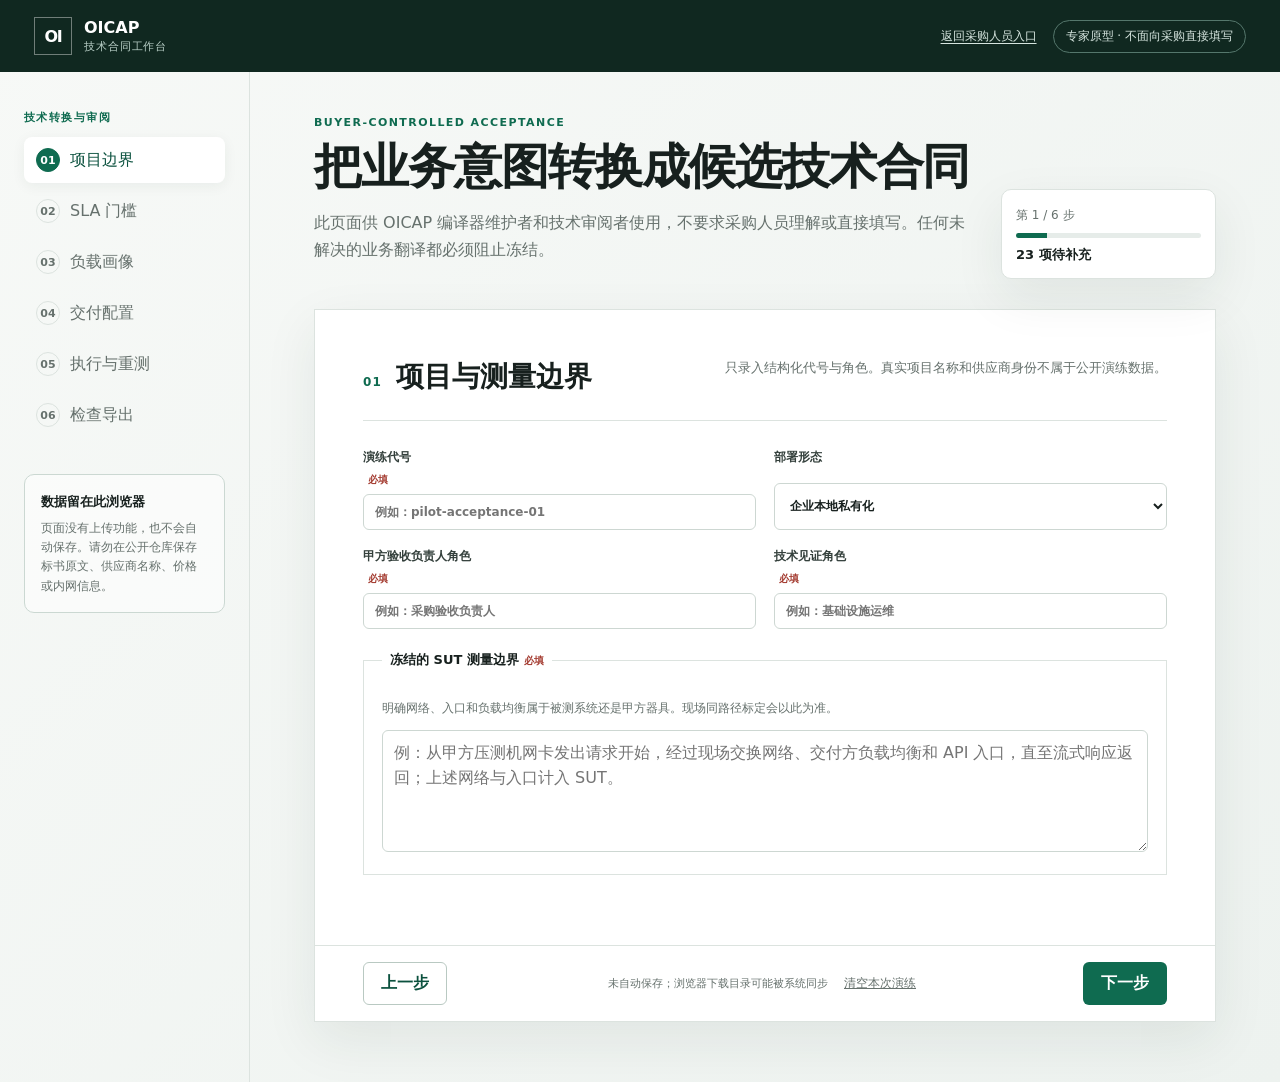
==== web/intake-prototype/expert.html @ 20a4799b "Split buyer intake from expert contract authoring" ====
<!doctype html>
<html lang="zh-CN">
<head>
  <meta charset="utf-8">
  <meta name="viewport" content="width=device-width, initial-scale=1">
  <meta name="color-scheme" content="light">
  <title>OICAP · 技术合同工作台</title>
  <link rel="stylesheet" href="styles.css">
</head>
<body>
  <header class="topbar">
    <a class="brand" href="#project" aria-label="OICAP 首页">
      <span class="brand-mark" aria-hidden="true">OI</span>
      <span><strong>OICAP</strong><small>技术合同工作台</small></span>
    </a>
    <div class="header-actions"><a class="expert-link" href="index.html">返回采购人员入口</a><div class="prototype-badge">专家原型 · 不面向采购直接填写</div></div>
  </header>

  <main class="shell">
    <aside class="rail" aria-label="编排步骤">
      <p class="eyebrow">技术转换与审阅</p>
      <nav id="step-nav"></nav>
      <div class="privacy-note">
        <strong>数据留在此浏览器</strong>
        <p>页面没有上传功能，也不会自动保存。请勿在公开仓库保存标书原文、供应商名称、价格或内网信息。</p>
      </div>
    </aside>

    <section class="workspace">
      <div class="intro">
        <div>
          <p class="eyebrow">Buyer-controlled acceptance</p>
          <h1>把业务意图转换成候选技术合同</h1>
          <p>此页面供 OICAP 编译器维护者和技术审阅者使用，不要求采购人员理解或直接填写。任何未解决的业务翻译都必须阻止冻结。</p>
        </div>
        <div class="progress-card" aria-live="polite">
          <span id="progress-label">第 1 / 6 步</span>
          <div class="progress-track"><i id="progress-bar"></i></div>
          <strong id="readiness-label">尚未检查</strong>
        </div>
      </div>

      <form id="intake-form" novalidate>
        <section class="step" data-step="project" aria-labelledby="project-title">
          <div class="section-head">
            <div><p class="step-number">01</p><h2 id="project-title">项目与测量边界</h2></div>
            <p>只录入结构化代号与角色。真实项目名称和供应商身份不属于公开演练数据。</p>
          </div>
          <div class="field-grid two">
            <label>演练代号<span>必填</span><input name="project_id" placeholder="例如：pilot-acceptance-01" autocomplete="off"></label>
            <label>部署形态<select name="deployment_mode"><option value="private_on_prem">企业本地私有化</option><option value="private_cloud">企业私有云</option><option value="other">其他受控环境</option></select></label>
            <label>甲方验收负责人角色<span>必填</span><input name="buyer_role" placeholder="例如：采购验收负责人"></label>
            <label>技术见证角色<span>必填</span><input name="technical_role" placeholder="例如：基础设施运维"></label>
          </div>
          <fieldset>
            <legend>冻结的 SUT 测量边界<span>必填</span></legend>
            <p class="hint">明确网络、入口和负载均衡属于被测系统还是甲方器具。现场同路径标定会以此为准。</p>
            <textarea name="measurement_boundary" rows="4" placeholder="例：从甲方压测机网卡发出请求开始，经过现场交换网络、交付方负载均衡和 API 入口，直至流式响应返回；上述网络与入口计入 SUT。"></textarea>
          </fieldset>
        </section>

        <section class="step" data-step="sla" aria-labelledby="sla-title" hidden>
          <div class="section-head">
            <div><p class="step-number">02</p><h2 id="sla-title">SLA 门槛</h2></div>
            <p>每条门槛都必须说清指标、总体、统计量、比较符和最低证据量。不存在不加定义的“TPS”。</p>
          </div>
          <div class="callout warning"><strong>先翻译合同语言</strong><span>“50 并发、20 TPS、2 秒响应”还不是可执行 SLA。下面每一列都是为了消除一种争议。</span></div>
          <div id="gate-list" class="card-list"></div>
          <button class="secondary" type="button" id="add-gate">＋ 添加 SLA 门槛</button>
        </section>

        <section class="step" data-step="workload" aria-labelledby="workload-title" hidden>
          <div class="section-head">
            <div><p class="step-number">03</p><h2 id="workload-title">业务负载画像</h2></div>
            <p>并发用户只是外壳。输入长度、输出长度、会话节奏和业务类别共同决定实际压力。</p>
          </div>
          <div id="workload-list" class="card-list"></div>
          <button class="secondary" type="button" id="add-workload">＋ 添加业务类别</button>
        </section>

        <section class="step" data-step="deployment" aria-labelledby="deployment-title" hidden>
          <div class="section-head">
            <div><p class="step-number">04</p><h2 id="deployment-title">交付配置要求</h2></div>
            <p>14 项必须逐项表态。没有填写不等于“不要求”；故意排除必须明确选择。</p>
          </div>
          <div class="legend-row"><span><i class="dot required"></i>required 精确要求</span><span><i class="dot allowed"></i>allowed_set 有界集合</span><span><i class="dot optional"></i>informational 只记录</span><span><i class="dot none"></i>not_required 明确排除</span></div>
          <div id="deployment-list" class="requirement-list"></div>
          <div id="memory-envelope-warning" class="callout warning" hidden></div>
        </section>

        <section class="step" data-step="execution" aria-labelledby="execution-title" hidden>
          <div class="section-head">
            <div><p class="step-number">05</p><h2 id="execution-title">执行、预算与重测</h2></div>
            <p>现场时间不是无限的。测试点、重复次数和硬上限必须在看到结果前冻结。</p>
          </div>
          <div class="field-grid three">
            <label>负载语义<select name="load_semantics"><option value="closed_loop">闭环并发用户</option><option value="open_loop">开放环到达率</option></select></label>
            <label>最大计划负载<span>必填</span><input name="max_load" type="number" min="1" step="1" placeholder="500"></label>
            <label>独立重复次数<span>必填</span><input name="repeats" type="number" min="2" step="1" value="3"></label>
            <label>现场窗口（分钟）<span>必填</span><input name="site_window_minutes" type="number" min="1" step="1" placeholder="480"></label>
            <label>单点最低时长（秒）<span>必填</span><input name="min_point_duration_s" type="number" min="1" step="1" value="60"></label>
            <label>单点最低成功样本<span>必填</span><input name="min_point_samples" type="number" min="1" step="1" value="100"></label>
          </div>
          <fieldset>
            <legend>负载点</legend>
            <input name="load_points" placeholder="例如：50, 100, 200, 300, 500">
            <p class="hint">完整向量会被报告。最高通过点不能掩盖更低负载曾经失败。</p>
          </fieldset>
          <div class="field-grid two">
            <label>重测上限<select name="max_retests"><option value="0">不允许</option><option value="1" selected>最多 1 次</option><option value="2">最多 2 次</option></select></label>
            <label>重测可变配置<input name="mutable_paths" placeholder="例如：仅 batching 参数；不得换模型或硬件"></label>
          </div>
          <fieldset>
            <legend>出发前客户端自检</legend>
            <div class="check-grid">
              <label><input type="checkbox" name="preflight_max_load">按最大负载持续配速，而非瞬时峰值</label>
              <label><input type="checkbox" name="preflight_resource_record">记录 CPU、内存、描述符和网络</label>
              <label><input type="checkbox" name="onsite_same_path_calibration">现场真实路径重新标定</label>
              <label><input type="checkbox" name="buyer_controls_responder">甲方控制并校验标定应答器</label>
            </div>
          </fieldset>
        </section>

        <section class="step" data-step="review" aria-labelledby="review-title" hidden>
          <div class="section-head">
            <div><p class="step-number">06</p><h2 id="review-title">检查与导出</h2></div>
            <p>这里检查能否进入人工评审，不代表合同已经冻结，也不代表系统能达到 SLA。</p>
          </div>
          <div id="validation-summary" class="validation-summary"></div>
          <div class="callout warning">
            <strong>下载位置也属于保密边界</strong>
            <span>浏览器通常保存到 Downloads，该目录可能被系统或云服务同步。下载后请立即移入买方批准的私有位置；不要提交到公开仓库。</span>
          </div>
          <div class="review-grid">
            <div>
              <h3>演练草案</h3>
              <p class="hint">导出的 JSON 不含正式 pack、密封实例或裁决签名。</p>
            </div>
            <div class="review-actions">
              <button type="button" class="primary" id="download-json">下载 PRIVATE 草案</button>
            </div>
          </div>
          <pre id="json-preview" tabindex="0"></pre>
        </section>

        <footer class="form-footer">
          <button type="button" class="secondary" id="previous-step">上一步</button>
          <div class="footer-note"><span id="local-status">未自动保存；浏览器下载目录可能被系统同步</span><button type="button" class="text-button" id="clear-form">清空本次演练</button></div>
          <button type="button" class="primary" id="next-step">下一步</button>
        </footer>
      </form>
    </section>
  </main>

  <template id="gate-template">
    <article class="form-card gate-card">
      <div class="card-head"><strong>SLA 门槛 <span class="item-index"></span></strong><button type="button" class="icon-button remove-item" aria-label="删除此门槛">删除</button></div>
      <div class="field-grid four">
        <label>指标<select data-field="metric"><option value="">请选择</option><option value="ttft_ms">TTFT（首个有效字符）</option><option value="end_to_end_ms">端到端时延</option><option value="aggregate_output_tokens_per_second">聚合输出 token/s</option><option value="per_request_decode_tokens_per_second">单请求解码 token/s</option><option value="itl_ms">逐 token 间隔</option><option value="qualified_requests_per_second">合格请求/s</option><option value="success_rate">成功率</option><option value="quality_score">质量得分</option></select></label>
        <label>业务类别<input data-field="workload_class" placeholder="例如：knowledge_qa"></label>
        <label>统计量<select data-field="statistic"><option value="p95">p95</option><option value="p99">p99</option><option value="mean">mean</option><option value="aggregate">aggregate</option><option value="minimum">minimum</option></select></label>
        <label>比较条件<div class="inline-fields"><select data-field="comparator"><option value="lte">≤</option><option value="gte">≥</option></select><input data-field="threshold" type="number" min="0" step="any" placeholder="阈值"></div></label>
        <label>单位<input data-field="unit" placeholder="ms / token/s / ratio"></label>
        <label>统计总体<input data-field="population" placeholder="例如：成功且质量合格的请求"></label>
        <label>最低样本数<input data-field="min_samples" type="number" min="1" step="1" value="100"></label>
        <label>最低时长（秒）<input data-field="min_duration_s" type="number" min="1" step="1" value="60"></label>
      </div>
      <div class="check-grid compact">
        <label><input type="checkbox" data-field="quality_eligible">仅质量合格请求计入</label>
        <label>证据权威<select data-field="authority"><option value="client_observed">甲方客户端观测</option><option value="server_usage">服务端 usage 聚合</option><option value="quality_hook">锁定质量校验器</option><option value="authoritative_token_timestamps">权威逐 token 时间戳</option></select></label>
      </div>
    </article>
  </template>

  <template id="workload-template">
    <article class="form-card workload-card">
      <div class="card-head"><strong>业务类别 <span class="item-index"></span></strong><button type="button" class="icon-button remove-item" aria-label="删除此业务类别">删除</button></div>
      <div class="field-grid four">
        <label>类别代号<input data-field="class_id" placeholder="例如：knowledge_qa"></label>
        <label>占比（%）<input data-field="weight_percent" type="number" min="0" max="100" step="any" placeholder="100"></label>
        <label>输入 token 范围<input data-field="input_tokens" placeholder="例如：500–4000"></label>
        <label>请求输出 token 范围<input data-field="output_tokens" placeholder="例如：100–800"></label>
        <label>来源<select data-field="source_policy"><option value="oicap_standard">OICAP 标准包</option><option value="buyer_local">甲方本地数据</option><option value="distribution_matched_synthetic">分布匹配合成</option></select></label>
        <label>会话<select data-field="session_semantics"><option value="single_turn">单轮</option><option value="multi_turn">多轮</option></select></label>
        <label>思考间隔（毫秒）<input data-field="think_time_ms" type="number" min="0" step="any" value="0"></label>
        <label>响应<select data-field="streaming"><option value="required">必须流式</option><option value="forbidden">必须非流式</option><option value="either">均可</option></select></label>
      </div>
      <label>质量规则<textarea data-field="quality_rule" rows="2" placeholder="描述合格输出的判据和可用的参考证据；没有规则不能靠速度替代质量。"></textarea></label>
    </article>
  </template>

  <script type="module" src="app.mjs"></script>
</body>
</html>
---- web/intake-prototype/styles.css ----
:root {
  --ink: #17201e;
  --muted: #66716d;
  --line: #dce3df;
  --paper: #ffffff;
  --canvas: #f3f6f3;
  --green: #0f6b50;
  --green-dark: #0b513e;
  --green-soft: #e6f2ed;
  --amber: #9c5c04;
  --amber-soft: #fff4dc;
  --red: #a43c31;
  --red-soft: #fff0ed;
  --shadow: 0 18px 50px rgba(25, 49, 41, .08);
  font-family: Inter, ui-sans-serif, system-ui, -apple-system, BlinkMacSystemFont, "Segoe UI", sans-serif;
  color: var(--ink);
  background: var(--canvas);
}

* { box-sizing: border-box; }
body { margin: 0; min-height: 100vh; background: linear-gradient(135deg, #f7f9f7 0%, #edf2ef 100%); }
button, input, select, textarea { font: inherit; }
button { cursor: pointer; }

.topbar { height: 72px; padding: 0 34px; display: flex; align-items: center; justify-content: space-between; background: #102820; color: #fff; }
.brand { display: flex; gap: 12px; align-items: center; color: inherit; text-decoration: none; }
.brand-mark { width: 38px; height: 38px; border: 1px solid rgba(255,255,255,.4); display: grid; place-items: center; font-weight: 800; letter-spacing: -.08em; }
.brand strong, .brand small { display: block; }
.brand small { margin-top: 2px; color: #bad0c8; font-size: 11px; letter-spacing: .08em; }
.prototype-badge { border: 1px solid #55776c; padding: 7px 12px; border-radius: 999px; color: #d6e5df; font-size: 12px; }
.header-actions { display: flex; align-items: center; gap: 16px; }
.expert-link { color: #d6e5df; font-size: 12px; text-underline-offset: 3px; }

.shell { max-width: 1500px; margin: 0 auto; display: grid; grid-template-columns: 250px minmax(0, 1fr); min-height: calc(100vh - 72px); }
.rail { padding: 38px 24px; border-right: 1px solid var(--line); }
.eyebrow { margin: 0 0 12px; color: var(--green); text-transform: uppercase; letter-spacing: .13em; font-size: 11px; font-weight: 800; }
#step-nav { display: grid; gap: 5px; }
.nav-step { width: 100%; border: 0; background: transparent; border-radius: 8px; padding: 11px 12px; display: flex; align-items: center; gap: 10px; text-align: left; color: var(--muted); }
.nav-step b { width: 24px; height: 24px; border: 1px solid var(--line); border-radius: 50%; display: grid; place-items: center; font-size: 11px; }
.nav-step.active { background: var(--paper); color: var(--green-dark); box-shadow: 0 3px 14px rgba(25,49,41,.06); }
.nav-step.active b { color: white; background: var(--green); border-color: var(--green); }
.privacy-note { margin-top: 36px; padding: 16px; border: 1px solid #cbd8d2; background: rgba(255,255,255,.56); border-radius: 10px; }
.privacy-note strong { font-size: 13px; }
.privacy-note p { margin: 8px 0 0; color: var(--muted); font-size: 12px; line-height: 1.6; }

.workspace { padding: 44px clamp(28px, 5vw, 76px) 60px; min-width: 0; }
.intro { display: flex; justify-content: space-between; gap: 30px; align-items: flex-end; margin-bottom: 30px; }
.intro h1 { margin: 0; max-width: 780px; font-family: Georgia, "Songti SC", serif; font-size: clamp(30px, 4vw, 48px); line-height: 1.08; font-weight: 600; letter-spacing: -.025em; }
.intro > div > p:last-child { max-width: 760px; color: var(--muted); line-height: 1.7; }
.progress-card { width: 215px; flex: 0 0 auto; background: var(--paper); border: 1px solid var(--line); padding: 14px; border-radius: 10px; box-shadow: var(--shadow); }
.progress-card span { color: var(--muted); font-size: 12px; }
.progress-card strong { display: block; margin-top: 8px; font-size: 13px; }
.progress-track { margin-top: 9px; height: 5px; border-radius: 5px; background: #e6ece9; overflow: hidden; }
.progress-track i { display: block; height: 100%; width: 16.66%; background: var(--green); transition: width .25s ease; }

form { background: var(--paper); border: 1px solid var(--line); box-shadow: var(--shadow); }
.step { padding: clamp(24px, 4vw, 48px); min-height: 540px; }
.section-head { display: flex; justify-content: space-between; gap: 32px; align-items: flex-start; padding-bottom: 24px; border-bottom: 1px solid var(--line); margin-bottom: 28px; }
.section-head > div { display: flex; gap: 14px; align-items: baseline; }
.section-head h2 { margin: 0; font-family: Georgia, "Songti SC", serif; font-size: 28px; font-weight: 600; }
.section-head > p { margin: 0; max-width: 510px; color: var(--muted); line-height: 1.6; font-size: 13px; }
.step-number { margin: 0; color: var(--green); font-size: 12px; font-weight: 800; letter-spacing: .1em; }

.field-grid { display: grid; gap: 18px; margin-bottom: 22px; }
.field-grid.two { grid-template-columns: repeat(2, minmax(0, 1fr)); }
.field-grid.three { grid-template-columns: repeat(3, minmax(0, 1fr)); }
.field-grid.four { grid-template-columns: repeat(4, minmax(0, 1fr)); }
label { display: grid; gap: 7px; color: #34403c; font-size: 12px; font-weight: 700; }
label > span, legend > span { margin-left: 5px; color: var(--red); font-size: 10px; }
input, select, textarea { width: 100%; border: 1px solid #cdd7d2; border-radius: 6px; background: #fff; color: var(--ink); padding: 10px 11px; outline: none; }
input:focus, select:focus, textarea:focus { border-color: var(--green); box-shadow: 0 0 0 3px rgba(15,107,80,.1); }
input.invalid, select.invalid, textarea.invalid { border-color: var(--red); background: #fffafa; }
textarea { resize: vertical; line-height: 1.55; }
fieldset { margin: 0 0 22px; padding: 18px; border: 1px solid var(--line); }
legend { padding: 0 8px; font-size: 13px; font-weight: 800; }
.hint { color: var(--muted); font-size: 12px; line-height: 1.6; }

.callout { display: flex; gap: 10px; align-items: baseline; margin-bottom: 20px; padding: 13px 15px; border-radius: 7px; font-size: 12px; line-height: 1.55; }
.callout.warning { color: #70450b; background: var(--amber-soft); border-left: 3px solid var(--amber); }
.callout.danger { color: #7b3028; background: var(--red-soft); border-left: 3px solid var(--red); }
.callout.good { color: var(--green-dark); background: var(--green-soft); border-left: 3px solid var(--green); }
.card-list { display: grid; gap: 16px; margin-bottom: 18px; }
.form-card { padding: 18px; background: #fbfcfb; border: 1px solid var(--line); border-radius: 9px; }
.card-head { display: flex; justify-content: space-between; align-items: center; margin-bottom: 16px; }
.card-head strong { font-family: Georgia, "Songti SC", serif; font-size: 17px; }
.icon-button, .text-button { border: 0; background: transparent; color: var(--muted); font-size: 12px; text-decoration: underline; }
.inline-fields { display: grid; grid-template-columns: 75px 1fr; gap: 6px; }
.check-grid { display: grid; grid-template-columns: repeat(2, minmax(0, 1fr)); gap: 12px; }
.check-grid label { display: flex; align-items: center; gap: 8px; font-weight: 500; }
.check-grid input[type="checkbox"] { width: 16px; height: 16px; }
.check-grid.compact { align-items: end; }
.radio-stack { display: grid; gap: 11px; }
.radio-stack label { display: flex; align-items: center; gap: 9px; font-weight: 500; }
.radio-stack input { width: 16px; height: 16px; }

.legend-row { display: flex; gap: 20px; flex-wrap: wrap; margin-bottom: 16px; color: var(--muted); font-size: 11px; }
.dot { display: inline-block; width: 8px; height: 8px; margin-right: 5px; border-radius: 50%; }
.dot.required { background: var(--green); }.dot.allowed { background: #3478a5; }.dot.optional { background: #aa7a24; }.dot.none { background: #88938f; }
.requirement-list { border-top: 1px solid var(--line); }
.requirement-row { display: grid; grid-template-columns: minmax(170px, .9fr) 160px minmax(240px, 2fr); gap: 14px; align-items: center; padding: 13px 0; border-bottom: 1px solid var(--line); }
.requirement-row strong { font-size: 12px; }.requirement-row small { display: block; margin-top: 3px; color: var(--muted); font-weight: 400; }

.validation-summary { display: grid; gap: 8px; margin-bottom: 24px; }
.validation-item { padding: 11px 13px; border-radius: 6px; font-size: 12px; line-height: 1.5; }
.validation-item.error { color: #7b3028; background: var(--red-soft); }.validation-item.warning { color: #70450b; background: var(--amber-soft); }.validation-item.success { color: var(--green-dark); background: var(--green-soft); }
.review-grid { display: flex; align-items: center; justify-content: space-between; gap: 20px; }
.review-grid h3 { margin-bottom: 4px; }
.review-actions { display: flex; gap: 8px; }
pre { max-height: 520px; overflow: auto; padding: 18px; border-radius: 7px; background: #10201a; color: #dbe9e3; font: 12px/1.6 ui-monospace, SFMono-Regular, Menlo, monospace; }

.form-footer { min-height: 76px; border-top: 1px solid var(--line); padding: 15px clamp(24px, 4vw, 48px); display: flex; align-items: center; justify-content: space-between; gap: 14px; }
.primary, .secondary { border-radius: 6px; padding: 10px 17px; font-weight: 750; border: 1px solid transparent; }
.primary { background: var(--green); color: #fff; }.primary:hover { background: var(--green-dark); }
.secondary { background: #fff; color: var(--green-dark); border-color: #b9c9c2; }.secondary:hover { background: var(--green-soft); }
.footer-note { color: var(--muted); font-size: 11px; }
.footer-note .text-button { margin-left: 10px; }

@media (max-width: 1050px) {
  .shell { grid-template-columns: 1fr; }
  .rail { border-right: 0; border-bottom: 1px solid var(--line); padding: 18px 24px; }
  .rail > .eyebrow, .privacy-note { display: none; }
  #step-nav { display: flex; overflow-x: auto; }
  .nav-step { min-width: max-content; }
  .field-grid.four { grid-template-columns: repeat(2, minmax(0, 1fr)); }
}
@media (max-width: 720px) {
  .topbar { padding: 0 18px; }.prototype-badge { display: none; }.header-actions { gap: 8px; }
  .workspace { padding: 28px 14px 40px; }
  .intro { display: block; }.progress-card { width: 100%; margin-top: 18px; }
  .section-head { display: block; }.section-head > p { margin-top: 12px; }
  .field-grid.two, .field-grid.three, .field-grid.four, .check-grid { grid-template-columns: 1fr; }
  .requirement-row { grid-template-columns: 1fr; }
  .form-footer { flex-wrap: wrap; }.footer-note { order: 3; width: 100%; text-align: center; }
  .review-grid { align-items: flex-start; flex-direction: column; }
}
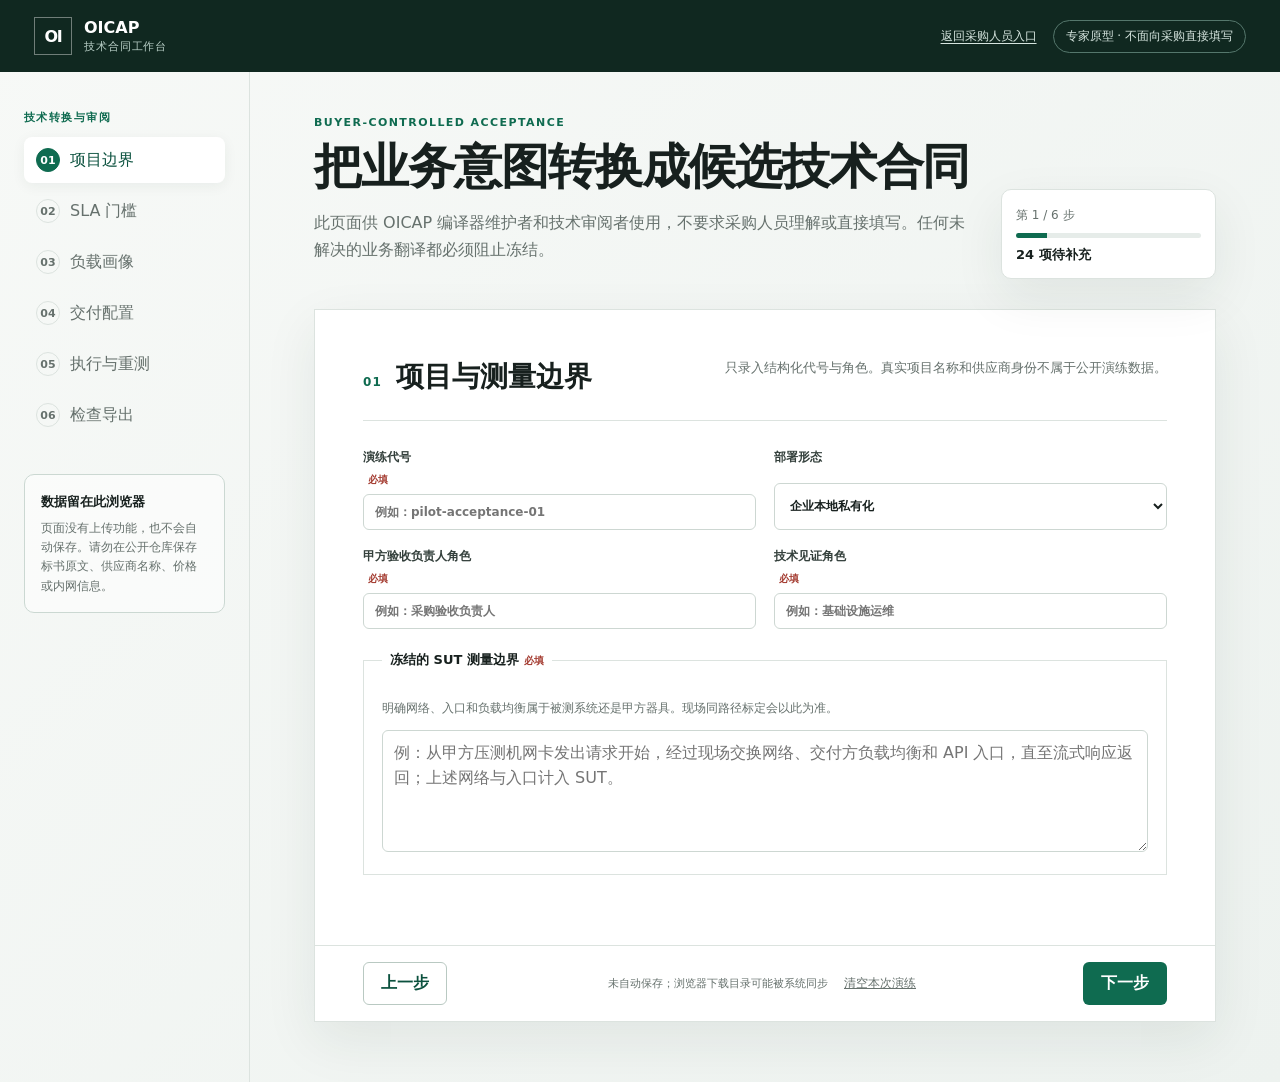
==== commit ecb165d6: "Require explicit closed-loop think time" ====
--- a/web/intake-prototype/expert.html
+++ b/web/intake-prototype/expert.html
@@ -182,7 +182,8 @@
         <label>请求输出 token 范围<input data-field="output_tokens" placeholder="例如：100–800"></label>
         <label>来源<select data-field="source_policy"><option value="oicap_standard">OICAP 标准包</option><option value="buyer_local">甲方本地数据</option><option value="distribution_matched_synthetic">分布匹配合成</option></select></label>
         <label>会话<select data-field="session_semantics"><option value="single_turn">单轮</option><option value="multi_turn">多轮</option></select></label>
-        <label>思考间隔（毫秒）<input data-field="think_time_ms" type="number" min="0" step="any" value="0"></label>
+        <label>买方平均请求周期（秒，可选）<input data-field="buyer_mean_request_cycle_seconds" type="number" min="0" step="any" placeholder="由买方人数与请求率推导"></label>
+        <label>复核后思考间隔（毫秒）<input data-field="think_time_ms" type="number" min="0" step="any" placeholder="必填；不能默认为 0"></label>
         <label>响应<select data-field="streaming"><option value="required">必须流式</option><option value="forbidden">必须非流式</option><option value="either">均可</option></select></label>
       </div>
       <label>质量规则<textarea data-field="quality_rule" rows="2" placeholder="描述合格输出的判据和可用的参考证据；没有规则不能靠速度替代质量。"></textarea></label>
